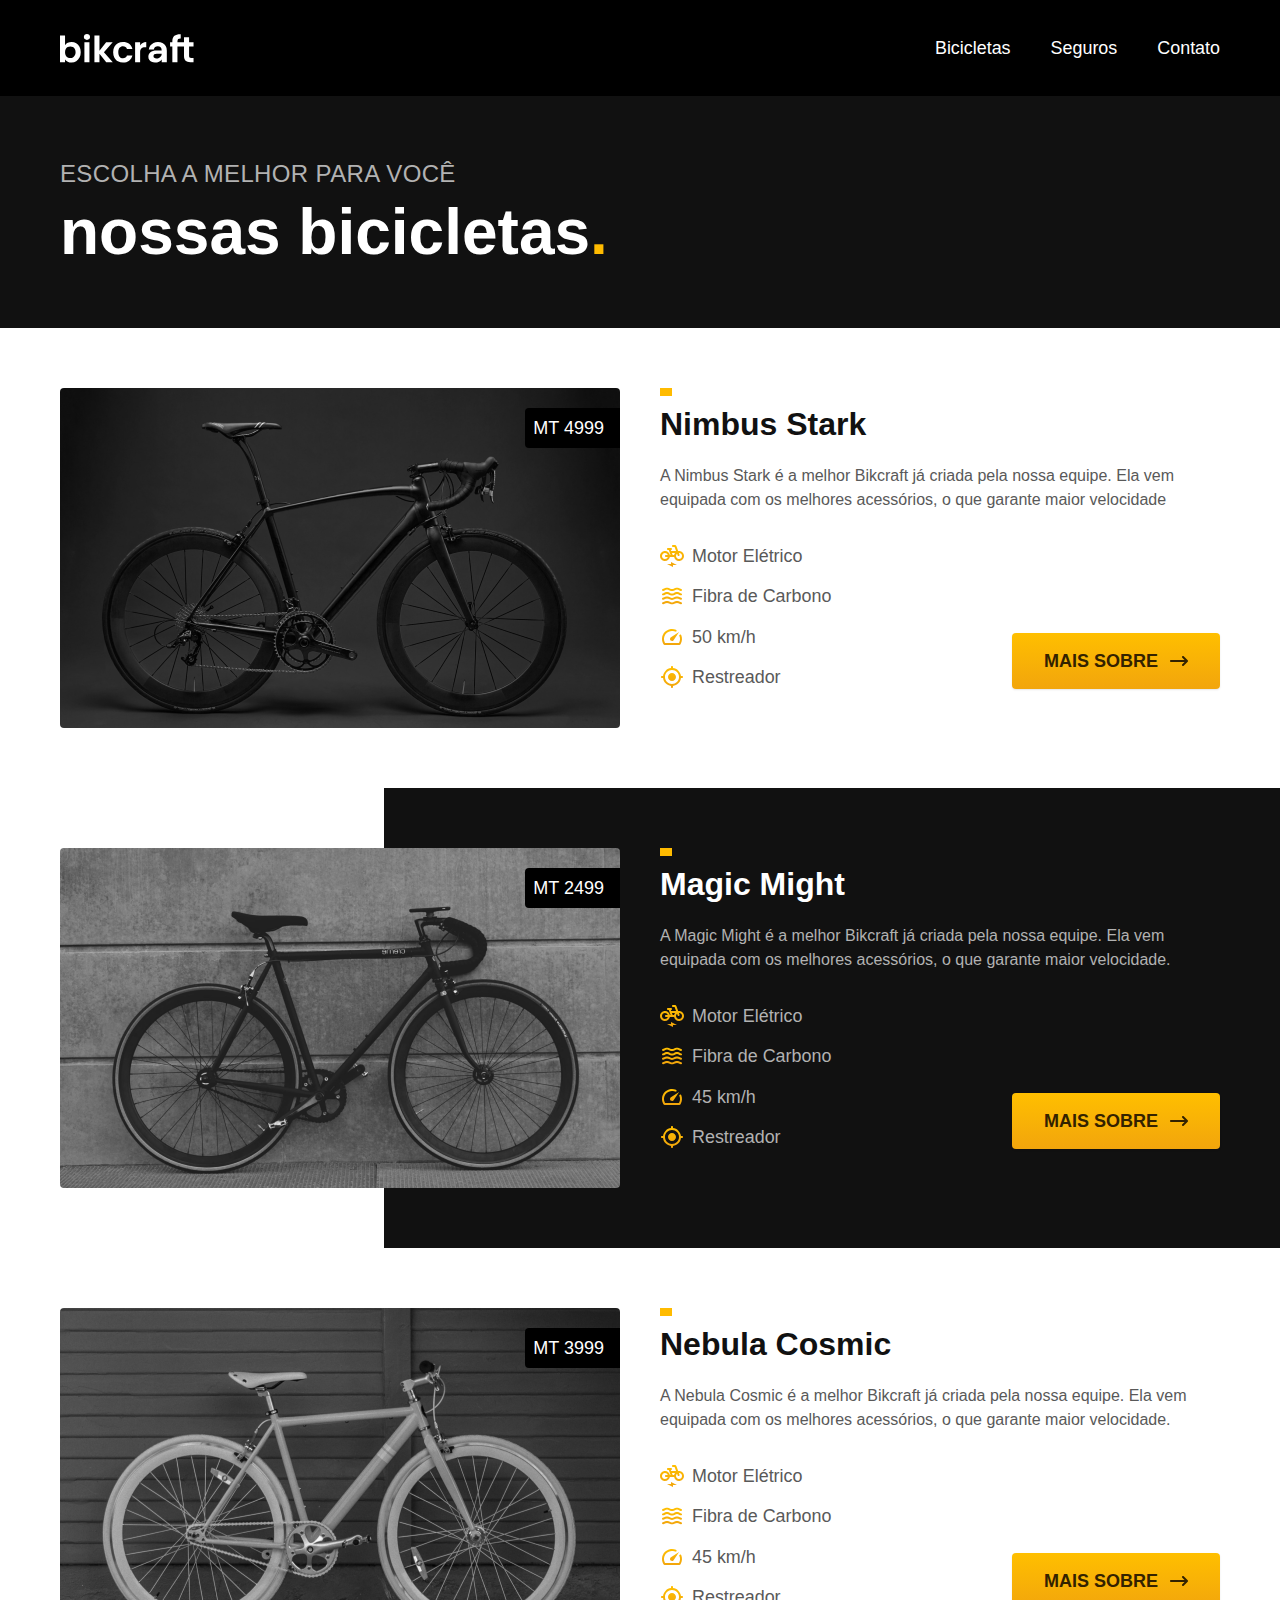
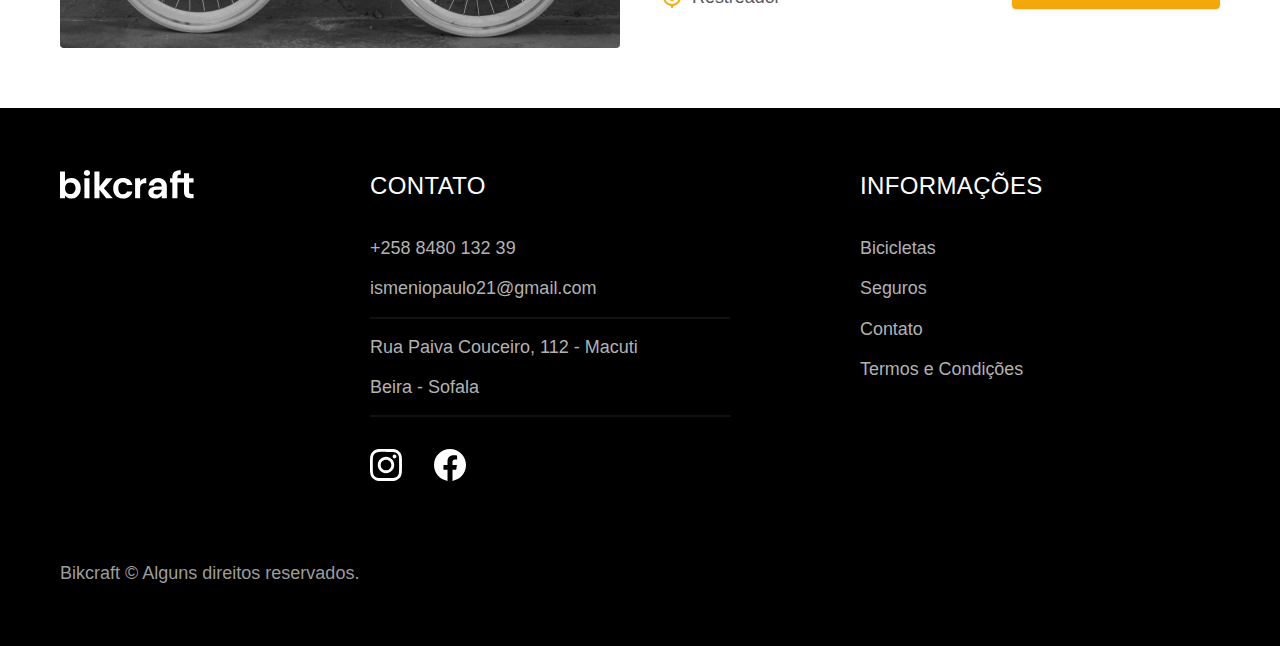
==== bicicletas.html @ 3f5da973 "Terminado a pagina de seguros" ====
<!DOCTYPE html>
<html lang="pt-br">

<head>
  <meta charset="UTF-8">
  <meta http-equiv="X-UA-Compatible" content="IE=edge">
  <meta name="viewport" content="width=device-width, initial-scale=1.0">
  <title>Bicicletas | Bikcraft |</title>
  <meta name="description" content="Termos e condições.">

  <link rel="stylesheet" href="./css/estilo.css">

  <!-- <link rel="preconnect" href="https://fonts.googleapis.com">
  <link rel="preconnect" href="https://fonts.gstatic.com" crossorigin>
  <link href="https://fonts.googleapis.com/css2?family=Poppins:wght@400;600&family=Roboto:wght@400;500&display=swap" rel="stylesheet"> -->
</head>

<body id="bicicletas">
  <header class="header-bg">
    <!--O bg significa background-->
    <div class="header container">
      <!-- Para segurar o conteudo -->
      <a href="./">
        <img src="./img/bikcraft.svg" alt="Bikcraft">
      </a>

      <nav aria-label="primaria">
        <ul class="header-menu font-1-m cor-0">
          <li><a href="./bicicletas.html">Bicicletas</a></li>
          <li><a href="./seguros.html">Seguros</a></li>
          <li><a href="./contato.html">Contato</a></li>
        </ul>
      </nav>
    </div>
  </header>

  <main>
    <div class="titulo-bg">
      <div class="titulo container">
        <p class="font-2-l-b cor-5">escolha a melhor para você</p>
        <h1 class="font-1-xxl cor-0">nossas bicicletas<span class="cor-p1">.</span></h1>
      </div>
    </div>

    <!-- 1a Bik -->

    <div class="bicicletas container">
      <div class="bicicletas-img">
        <img src="./img/bicicletas/Nimbus.jpg" alt="">
        <span class="font-2-m cor-0">MT 4999</span>
      </div>
      <div class="bicicletas-conteudo">
        <h2 class="font-1-xl">Nimbus Stark</h2>
        <p class="font-2-s cor-8">A Nimbus Stark é a melhor Bikcraft já criada pela nossa equipe. Ela vem equipada com os melhores acessórios, o que garante maior velocidade</p>

        <ul class="font-1-m cor-8">
          <li>
            <img src="./img/icones/eletrica.svg" alt="">
            Motor Elétrico
          </li>
          <li>
            <img src="./img/icones/carbono.svg" alt="">
            Fibra de Carbono
          </li>
          <li>
            <img src="./img/icones/velocidade.svg" alt="">
            50 km/h
          </li>
          <li>
            <img src="./img/icones/rastreador.svg" alt="">
            Restreador
          </li>
        </ul>
        <a class="botao seta" href="./bicicletas/nimbus.html">Mais Sobre</a>
      </div>
    </div>

    <!-- 2a Bik -->

    <div class="bicicletas-bg">
      <div class="bicicletas container">
        <div class="bicicletas-img">
          <img src="./img/bicicletas/Magic.jpg" alt="">
          <span class="font-2-m cor-0">MT 2499</span>
        </div>
        <div class="bicicletas-conteudo">
          <h2 class="font-1-xl cor-0">Magic Might</h2>
          <p class="font-2-s cor-5">A Magic Might é a melhor Bikcraft já criada pela nossa equipe. Ela vem equipada com os melhores acessórios, o que garante maior velocidade.</p>

          <ul class="font-1-m cor-5">
            <li>
              <img src="./img/icones/eletrica.svg" alt="">
              Motor Elétrico
            </li>
            <li>
              <img src="./img/icones/carbono.svg" alt="">
              Fibra de Carbono
            </li>
            <li>
              <img src="./img/icones/velocidade.svg" alt="">
              45 km/h
            </li>
            <li>
              <img src="./img/icones/rastreador.svg" alt="">
              Restreador
            </li>
          </ul>
          <a class="botao seta" href="./bicicletas/magic.html">Mais Sobre</a>
        </div>
      </div>
    </div>

    <!-- 3a Bik -->

    <div class="bicicletas container">
      <div class="bicicletas-img">
        <img src="./img/bicicletas/Nebula.jpg" alt="">
        <span class="font-2-m cor-0">MT 3999</span>
      </div>
      <div class="bicicletas-conteudo">
        <h2 class="font-1-xl">Nebula Cosmic</h2>
        <p class="font-2-s cor-8">A Nebula Cosmic é a melhor Bikcraft já criada pela nossa equipe. Ela vem equipada com os melhores acessórios, o que garante maior velocidade.</p>

        <ul class="font-1-m cor-8">
          <li>
            <img src="./img/icones/eletrica.svg" alt="">
            Motor Elétrico
          </li>
          <li>
            <img src="./img/icones/carbono.svg" alt="">
            Fibra de Carbono
          </li>
          <li>
            <img src="./img/icones/velocidade.svg" alt="">
            45 km/h
          </li>
          <li>
            <img src="./img/icones/rastreador.svg" alt="">
            Restreador
          </li>
        </ul>
        <a class="botao seta" href="./bicicletas/nebula.html">Mais Sobre</a>
      </div>
    </div>

  </main>

  <footer class="footer-bg">
    <div class="footer container">
      <img src="./img/bikcraft.svg" alt="Bikcraft">

      <div class="footer-contato">
        <h3 class="font-2-l-b cor-0">Contato</h3>
        <ul class="font-2-m cor-5">
          <li><a href="tel:+258848013239">+258 8480 132 39</a></li>
          <li><a href="mailto:ismeniopaulo21@gmail.com">ismeniopaulo21@gmail.com</a></li>
          <li>Rua Paiva Couceiro, 112 - Macuti</li>
          <li>Beira - Sofala</li>
        </ul>
        <div class="footer-redes">
          <a href="./">
            <img src="./img/redes/instagram.svg" alt="Instagram">
          </a>
          <a href="./">
            <img src="./img/redes/facebook.svg" alt="Facebook">
          </a>
        </div>
      </div>
      <div class="footer-info">
        <h3 class="font-2-l-b cor-0">Informações</h3>
        <nav>
          <ul class="font-1-m cor-5">
            <li><a href="./bicicletas.html">Bicicletas</a></li>
            <li><a href="./seguros.html">Seguros</a></li>
            <li><a href="./contato.html">Contato</a></li>
            <li><a href="./termos.html">Termos e Condições</a></li>
          </ul>
        </nav>
      </div>
      <p class="footer-copy font-2-m cor-6">Bikcraft © Alguns direitos reservados.</p>
    </div>
  </footer>

</body>

</html>
---- css/estilo.css ----
@import "./global/global.css";
@import "./utilidades/tipografia.css";
@import "./utilidades/cores.css";
@import "./global/header.css";

/*Componentes*/
@import "./utilidades/componentes.css";

/* HOME */
@import "./home/introducao.css";
@import "./home/tecnologia.css";
@import "./home/parceiros.css";
@import "./home/depoimento.css";


/* Bicicletas*/
@import "./bicicletas/bicicleta-lista.css";

/* seguros*/
@import "./seguros/seguros.css";
@import "./seguros/vantagens.css";
@import "./seguros/perguntas.css";

/* Footer */
@import "./global/footer.css";

/* Termos */
@import "./termos/termos.css";


/* Bicicletas */
@import "./bicicletas/bicicletas.css";
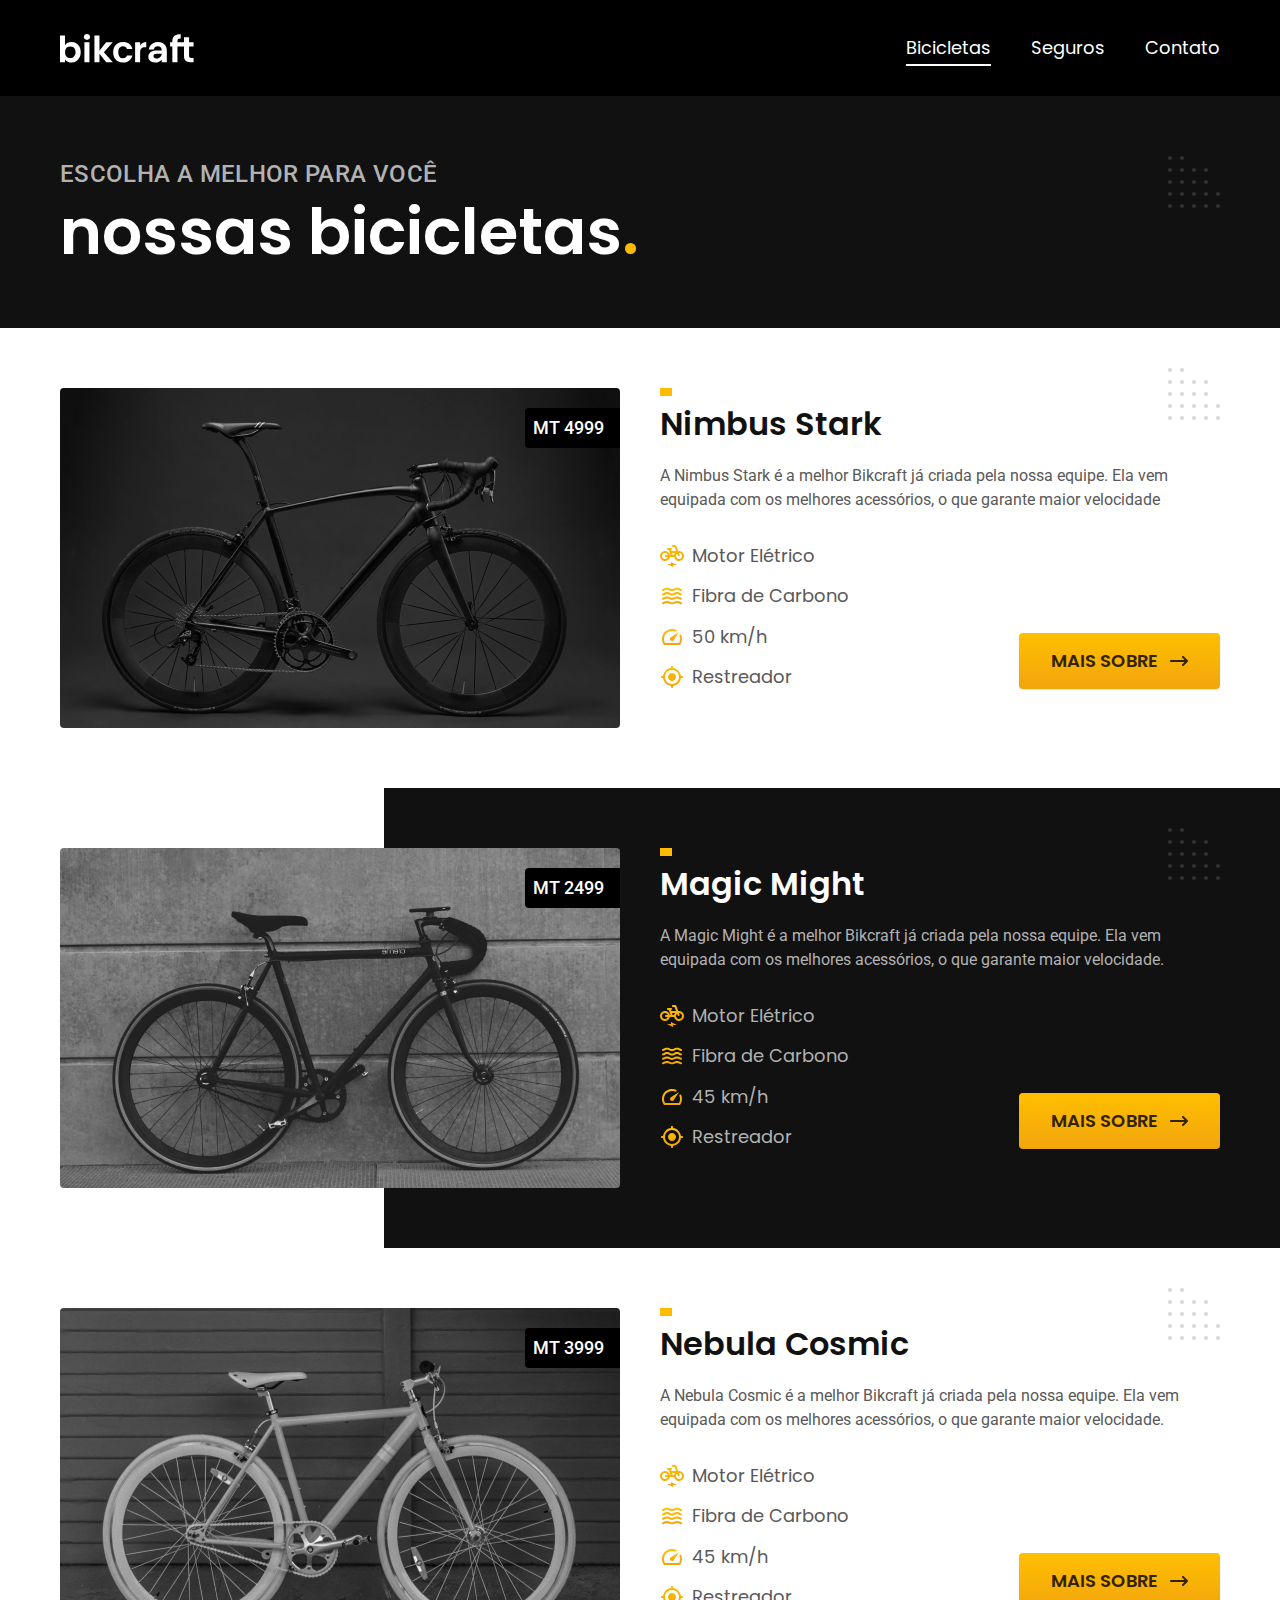
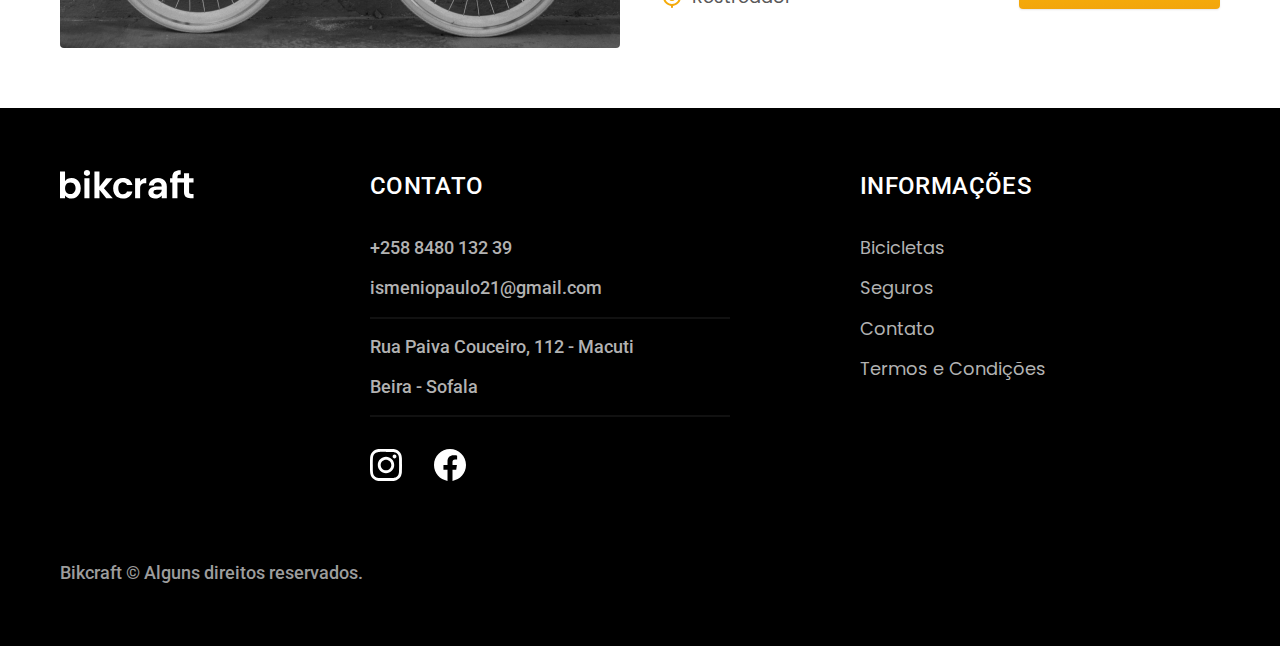
==== commit d05a0bae: "Site Bikcraft otimizado para producao" ====
--- a/bicicletas.html
+++ b/bicicletas.html
@@ -8,11 +8,16 @@
   <title>Bicicletas | Bikcraft |</title>
   <meta name="description" content="Termos e condições.">
 
-  <link rel="stylesheet" href="./css/estilo.css">
+  <link rel="icon" href="./favicon.svg" type="image/svg+xml">
+  <link rel="preload" href="./css/estilo.min.css" as="style"> <!-- Antes que ele caregue qualquer coisa deve carregar esse css  -->
+  <link rel="stylesheet" href="./css/estilo.min.css">
 
-  <!-- <link rel="preconnect" href="https://fonts.googleapis.com">
+  <link rel="preconnect" href="https://fonts.googleapis.com">
   <link rel="preconnect" href="https://fonts.gstatic.com" crossorigin>
-  <link href="https://fonts.googleapis.com/css2?family=Poppins:wght@400;600&family=Roboto:wght@400;500&display=swap" rel="stylesheet"> -->
+  <link href="https://fonts.googleapis.com/css2?family=Poppins:wght@400;600&family=Roboto:wght@400;500&display=swap" rel="stylesheet">
+  <script>
+    document.documentElement.classList.add('js')
+  </script>
 </head>
 
 <body id="bicicletas">
@@ -181,6 +186,7 @@
     </div>
   </footer>
 
+  <script src="./js/script.js"></script>
 </body>
 
 </html>--- a/css/estilo.min.css
+++ b/css/estilo.min.css
@@ -0,0 +1 @@
+body{font-family:Arial,Helvetica,sans-serif;margin:0;color:#111}blockquote,dd,h1,h2,h3,h4 ul,p{margin:0}ul{margin:0;padding:0;list-style:none}a{text-decoration:none;color:inherit}img{max-width:100%;display:block}img[src$=".jpg"]{border-radius:4px}.font-1-xs{font:400 0.75rem/1.35 Poppins,sans-serif}.font-2-xs{font:400 0.875rem/1.43 Roboto,sans-serif}.font-1-s{font:400 1rem/1.5 Poppins,sans-serif}.font-2-s{font:400 1rem/1.5 Roboto,sans-serif}.font-1-m,.font-1-m-b{font:400 1.12rem/1.35 Poppins,sans-serif}.font-1-m-b{font-weight:600}.font-2-m{font:500 1.125rem/1.35 Roboto,sans-serif}.font-1-l{font:400 1.15rem/1.5 Poppins,sans-serif}.font-2-l,.font-2-l-b{font:400 1.5rem/1.5 Roboto,sans-serif}.font-2-l-b{font-weight:500;letter-spacing:.015em;text-transform:uppercase}.font-1-xl{font:600 2rem/1.25 Poppins,sans-serif}.font-2-xl{font:600 2rem/1.25 Roboto,sans-serif}.font-1-xxl{font-size:4rem;line-height:1.125;font-family:Poppins,sans-serif;font-weight:600}@media (max-width:1200px){.font-1-xxl{font-size:3rem}.font-2-l,.font-2-l-b{font-size:1.125rem}}@media (max-width:800px){.font-1-xxl{font-size:2rem}.font-1-xl,.font-2-xl-{font-size:1.5rem}}:root{--cor-0:#ffffff;--cor-1:#f7f7f7;--cor-2:#EDEDED;--cor-3:#DEDEDE;--cor-4:#CCCCCC;--cor-5:#B2B2B2;--cor-6:#9C9C9C;--cor-7:#717171;--cor-8:#595959;--cor-9:#404040;--cor-10:#2e2e2e;--cor-11:#111111;--cor-12:#000000;--cor-p1:#FFBB00;--cor-p2:#E4A30B;--cor-p3:#A66F00;--cor-p4:#664400;--cor-p5:#332200}.cor-0{color:var(--cor-0)}.cor-1{color:var(--cor-1)}.cor-2{color:var(--cor-2)}.cor-3{color:var(--cor-3)}.cor-4{color:var(--cor-4)}.cor-5{color:var(--cor-5)}.cor-6{color:var(--cor-6)}.cor-7{color:var(--cor-7)}.cor-8{color:var(--cor-8)}.cor-9{color:var(--cor-9)}.cor-10{color:var(--cor-10)}.cor-11{color:var(--cor-11)}.cor-12{color:var(--cor-12)}.cor-p1{color:var(--cor-p1)}.cor-p2{color:var(--cor-p2)}.cor-p3{color:var(--cor-p3)}.cor-p4{color:var(--cor-p4)}.cor-p5{color:var(--cor-p5)}.js .fadeInDown{transform:translate3d(0,-20px,0)}.js .fadeInUp{transform:translate3d(0,20px,0)}.js .fadeInRight{transform:translate3d(20px,0,0)}.js .fadeInLeft{transform:translate3d(-20px,0,0)}.js [data-anime]{opacity:0}.js .anime{opacity:1;transform:none;transition:transform .8s,opacity .8s}.header-bg{background-color:var(--cor-12)}.header{display:flex;flex-wrap:wrap;gap:20px;justify-content:space-between;align-items:center;padding-top:20px;padding-bottom:20px}.header-menu{display:flex;flex-wrap:wrap;gap:40px}.header-menu a{display:inline-block;padding:16px 0;position:relative}.header-menu a::after{content:"";display:block;height:2px;width:0;background-color:var(--cor-0);margin-top:4px;transition:.3s;position:absolute}.header-menu a.ativo::after,.header-menu a:hover::after{width:100%}@media (max-width:800px){.header-menu{gap:20px}.header-menu a{background-color:var(--cor-11);padding:12px 16px;border-radius:4px}.header-menu a:hover{background:var(--cor-10)}.header a::after{display:none}}@media (max-width:500px){.header-menu{gap:12px}.header-menu a{padding:8px 12px;font-size:14px}}.container{box-sizing:border-box;max-width:1200px;padding-left:20px;padding-right:20px;margin-left:auto;margin-right:auto}.botao{display:inline-block;padding:16px 32px;background:linear-gradient(#ffbf00,#f2a50c);border-radius:4px;box-shadow:0 1px 2px rgba(0,0,0,.1);text-transform:uppercase;color:var(--cor-p5);font:600 1.125rem/1.35 Poppins,sans-serif;max-width:max-content;border:none;cursor:pointer}.botao.secundario{background:var(--cor-10);color:var(--cor-2)}.botao.secundario:hover{background:var(--cor-9)}.botao.seta{display:flex;align-items:center}.botao.seta::after{content:"";display:inline-block;width:18px;height:10px;margin-left:12px;background:url("../img/icones/seta.svg");transition:transform .2s}.botao.seta:hover::after{transform:translateX(4px)}.botao:hover{background:linear-gradient(#ffb60d,#e59317)}@media (max-width:700px){.botao{padding:12px 16px;font-size:1rem}}.link{display:inline-block;color:var(--cor-p1);font:500 1.5rem/1.5 Poppins,sans-serif;text-transform:uppercase}.link::after{content:"";display:block;width:100%;height:4px;background-color:currentColor}.link:hover{color:var(--cor-0)}.titulo-bg{background-color:var(--cor-11);padding-top:60px;padding-bottom:60px}.titulo{background:url("../img/dec/top-right.svg") no-repeat top right 20px}.titulo p{margin-bottom:4px}@media (max-width:800px){.titulo-bg{padding-top:40px;padding-bottom:40px}.titulo p{font-size:1rem;text-transform:lowercase;font-weight:400}}.form{display:grid;grid-template-columns:1fr 1fr;gap:20px}.form label{display:block;font:600px 1rem/1.5 Poppins,sans-serif;margin-bottom:4px}.form .col-2{grid-column:span 2}.form input[type=email],.form input[type=text],.form textarea{font:400 1rem/1.5 Roboto,sans-serif;background:var(--cor-1);border:1px solid var(--cor-2);padding:12px;border-radius:4px;width:100%;box-sizing:border-box}.form input[type=email]:focus,.form input[type=text]:focus,.form textarea:focus{outline:0;border-color:var(--cor-p1);background:var(--cor-0);box-shadow:0 0 0 2px #fea}@media (max-width:600px){.form{grid-template-columns:1fr}.form .col-2{grid-column:1}}.introducao-bg{background:var(--cor-12) url("../img/dec/bottom-left.svg") no-repeat bottom 160px left 20px;box-shadow:inset 0 -120px var(--cor-0)}.introducao{display:grid;grid-template-columns:1fr 1fr;gap:0 40px}.introducao-conteudo{align-self:end;padding-bottom:200px}.introducao img{width:100%;height:100%;object-fit:cover;border-radius:4px}.introducao h1{margin-bottom:32px}.introducao p{margin-bottom:20px}@media (max-width:800px){.introducao-bg{padding-top:40px;background:var(--cor-11);box-shadow:inset 0 -60px var(--cor-0)}.introducao{grid-template-columns:1fr;gap:32px}.introducao-conteudo{padding-bottom:0}.introducao h1{margin-bottom:16px}.introducao img{height:300px;width:100%}}.tecnologia-bg{background-color:var(--cor-11);box-shadow:inset 0 80px var(--cor-0),inset 0 -80px var(--cor-0)}.tecnologia{display:grid;grid-template-columns:1fr 1fr;gap:40px}.tecnologia-imagem img{width:100%;height:100%;object-fit:cover;object-position:left}.tecnologia-conteudo{padding-top:160px;padding-bottom:160px}.tecnologia-conteudo>span{display:block;margin-bottom:20px}.tecnologia-conteudo h2{margin-bottom:32px}.tecnologia-conteudo>p{margin-bottom:20px}.tecnologia a{margin-bottom:80px}.tecnologia-vantagens{display:flex;gap:40px}.tecnologia-vantagens h3{margin-bottom:8px;width:max-content}.tecnologia-vantagens img{width:24px;margin-bottom:8px}@media (max-width:800px){.tecnologia-bg{box-shadow:initial}.tecnologia{grid-template-columns:1fr}.tecnologia-conteudo{padding-top:60px;padding-bottom:60px}.tecnologia-imagem{display:none}.tecnologia a{margin-bottom:60px}}@media (max-width:600px){.tecnologia-vantagens{flex-direction:column}}.parceiros{padding-top:60px;padding-bottom:120px}.parceiros h2{margin-bottom:60px}.parceiros ul{padding:0 20px;max-width:1400px;display:grid;grid-template-columns:repeat(4,1fr);margin:0 auto}.parceiros li{display:flex;padding:32px;border-left:2px solid var(--cor-2)}.parceiros li:first-child,.parceiros li:nth-child(5){border-left:none}.parceiros li:nth-child(n+5){border-top:2px solid var(--cor-2)}.parceiros img{margin:auto}@media (max-width:800px){.parceiros{padding-bottom:60px}.parceiros li{padding:20px}.parceiros h2{margin-bottom:20px}.parceiros ul{grid-template-columns:repeat(2,1fr)}.parceiros li:nth-child(n+3){border-top:2px solid var(--cor-2)}.parceiros li:nth-child(odd){border-left:none}}.depoimento{display:grid;grid-template-columns:1fr 1fr;background-color:var(--cor-p1);overflow:hidden}.depoimento img{width:100%;height:100%;object-fit:cover;border-radius:0}.depoimento-conteudo{padding:40px 40px 80px 80px;align-self:end;background:url("../img/dec/bottom-right.svg") no-repeat bottom 40px right 40px}.depoimento-conteudo p{max-width:32ch;font-family:Merriweather,serif;font-style:italic;font-weight:900;margin-bottom:32px;position:relative}.depoimento p::after,.depoimento p::before{font-size:5rem;color:var(--cor-p2);position:absolute}.depoimento p::before{content:'“';left:-50px;top:-20px}.depoimento p::after{content:'”'}@media (min-width:1200px){.depoimento img{max-height:520px}}@media (max-width:800px){.depoimento{grid-template-columns:1fr;text-align:center}.depoimento img{max-height:300px}.depoimento-conteudo{padding:40px 20px;justify-self:center}}.bicicletas-lista{padding-top:60px;padding-bottom:120px}.bicicletas-lista h2{margin-bottom:40px}.bicicletas-lista ul{display:flex;gap:40px;padding:0 20px 20px 20px;max-width:1400px;margin-left:auto;margin-right:auto;overflow-x:auto}#bicicleta .bicicletas-lista ul{padding:0 0 20px 0}.bicicletas-lista li{flex:1;min-width:280px}.bicicletas-lista a{display:block}.bicicletas-lista img{margin-bottom:16px}.bicicletas-lista h3{margin-bottom:8px;display:flex;align-items:center}.bicicletas-lista h3::before{content:"";display:inline-block;height:8px;width:12px;margin-right:8px;background-color:var(--cor-p1);transition:width .2s}.bicicletas-lista a:hover h3::before{width:24px}.bicicletas-lista li span{padding-left:20px}@media (max-width:800px){.bicicletas-lista{padding-bottom:60px}.bicicletas-lista ul{gap:20px}}.seguros-bg{background:var(--cor-11)}.seguros{padding-top:60px;padding-bottom:60px;display:grid;grid-template-columns:1fr 1fr;gap:40px;align-items:center}#seguros .seguros{padding-top:0}.seguros h2{grid-column:1/-1}.seguros-item{background-color:var(--cor-12);padding:32px 32px 32px 60px;display:grid;grid-template-columns:1fr auto;border-radius:4px}.seguros-item h3{margin-bottom:40px}.seguros-item span{grid-column:2;display:block;text-align:right}.seguros-item ul{grid-column:1/-1;margin-bottom:32px}.seguros-item li+li{margin-top:20px}.seguros-item li::before{content:"";display:inline-block;width:13px;height:9px;background-image:url("../img/icones/lista.svg");position:absolute;left:-21px}.seguros-item li{display:flex;align-items:center;position:relative}.seguros-item a{grid-column:1/-1}@media (max-width:800px){.seguros{grid-template-columns:1fr}}.vantagens-bg{background:var(--cor-12)}.vantagens{padding-top:120px;padding-bottom:120px}.vantagens h2{margin-bottom:60px}.vantagens ul{display:grid;grid-template-columns:repeat(auto-fit,minmax(280px,max-content));gap:40px 80px}.vantagens h3,.vantagens img{margin-bottom:8px}@media (max-width:800px){.vantagens-bg{padding-top:60px;padding-bottom:60px}.vantagens h2{margin-bottom:40px}.vantagens ul{gap:20px}}.perguntas{padding-top:120px;padding-bottom:120px}.perguntas h2{margin-bottom:60px}.perguntas dl>div{padding:20px;border-radius:4px}.perguntas dl>div:nth-child(odd){background-color:var(--cor-1)}.perguntas button{display:grid;grid-template-columns:auto 1fr auto;align-items:center;gap:8px;cursor:pointer;border:none;background:0 0;width:100%;text-align:left}.perguntas button::before{content:"";display:inline-block;width:12px;height:8px;background-color:var(--cor-p1)}.perguntas button::after{content:"";display:inline-block;width:14px;height:6px;background:url("../img/icones/seta-abrir.svg");transition:.3s}.perguntas button:hover::after,.perguntas button[aria-expanded=true]::after{transform:rotate(180deg)}.js .perguntas dd{display:none}.js .perguntas dd.ativa{display:block}.perguntas dd{padding-left:20px;padding-top:16px;max-width:80ch}@media (max-width:800px){.perguntas{padding-top:60px;padding-bottom:60px}.perguntas h3{margin-bottom:40px}}.footer-bg{background-color:var(--cor-12)}.footer{display:grid;grid-template-columns:3fr 5fr 4fr;gap:40px;padding-top:60px;padding-bottom:60px}.footer h3{margin-bottom:32px}.footer-contato ul{margin-bottom:32px}.footer-contato li:nth-child(2n):after{content:"";display:block;max-width:360px;height:2px;background:var(--cor-11);margin-top:16px}.footer li{margin-bottom:16px}.footer-redes{display:flex;gap:32px}.footer a:hover{color:var(--cor-0)}.footer-copy{grid-column:1/-1;margin-top:40px}@media (max-width:800px){.footer>img{display:none}.footer{grid-template-columns:1fr 1fr}}@media (max-width:600px){.footer>img{display:none}.footer{grid-template-columns:1fr;gap:60px}.footer-copy{margin-top:0}}.termos{padding-top:80px;padding-bottom:80px}.termos h2{font-weight:600;margin-bottom:20px}.termos p+h2{margin-top:40px}.termos p{max-width:75ch;margin-bottom:24px}.bicicletas-bg{background-image:linear-gradient(to right,var(--cor-0) 30%,var(--cor-11) 30%)}.bicicletas{display:grid;grid-template-columns:1fr 1fr;gap:40px;padding-top:60px;padding-bottom:60px;background:url("../img/dec/top-right.svg") no-repeat top 40px right 20px}.bicicletas-img{display:grid}.bicicletas-img img{grid-area:1/1}.bicicletas-img span{grid-area:1/1;place-self:start end;margin-top:20px;background:var(--cor-12);display:inline-block;padding:8px 16px 8px 8px;border-radius:4px 0 0 4px}.bicicletas-conteudo{display:grid;grid-template-columns:1fr auto;align-content:start}.bicicletas-conteudo h2,.bicicletas-conteudo p{grid-column:1/-1}.bicicletas-conteudo h2{margin-bottom:20px}.bicicletas-conteudo h2::before{content:"";display:block;width:12px;height:8px;background-color:var(--cor-p1);margin-bottom:8px}.bicicletas-conteudo p{margin-bottom:32px}.bicicletas a{place-self:end}.bicicletas li{display:flex;align-items:center}.bicicletas ul{display:grid;gap:16px}.bicicletas-conteudo img{width:24px;margin-right:8px}@media (max-width:850px){.bicicletas{grid-template-columns:1fr;gap:20px;padding-top:40px;padding-bottom:40px}.bicicletas-bg{background:var(--cor-11)}}@media (max-width:500px){.bicicletas-conteudo{grid-template-columns:1fr}.bicicletas ul{font-size:1rem;grid-template-columns:1fr 1fr;margin-bottom:32px}.bicicletas a{place-self:start}}.bicicleta{display:grid;grid-template-columns:1fr 1fr;align-items:start;gap:40px;padding-top:60px;padding-bottom:60px}#bicicleta .titulo p{text-transform:uppercase}.bicicleta-imagens{display:flex;flex-wrap:wrap;gap:20px}.bicicleta-imagens img{flex:1;min-width:200px}.bicicleta-imagens img:first-child{min-width:100%}.bicicleta-conteudo>p{margin-bottom:32px}.bicicleta-comprar{display:grid;grid-template-columns:max-content auto;align-items:center;justify-items:start;gap:8px 12px;margin-bottom:40px}.bicicleta-comprar a{grid-row:span 2}.bicicleta-comprar span{display:flex;align-items:center;gap:8px;background-color:var(--cor-12);padding:4px 8px;border-radius:4px}.bicicleta-conteudo h2{text-transform:uppercase;letter-spacing:.015em;margin-bottom:12px}.bicicleta-ficha,.bicicleta-informacoes{padding:32px;background-color:var(--cor-12);border-radius:4px}.bicicleta-informacoes{margin-bottom:40px;display:grid;grid-template-columns:1fr 1fr;gap:32px}.bicicleta-informacoes img{width:24px;margin-bottom:8px}.bicicleta-informacoes h3{margin-bottom:0}.bicicleta-ficha li{padding:4px 0;display:flex;justify-content:space-between;border-bottom:1px solid var(--cor-11)}.bicicleta-ficha li:last-child{border-bottom:none}.bicicleta-ficha span{color:var(--cor-6)}@media (max-width:800px){.bicicleta{grid-template-columns:1fr;padding-top:40px;padding-bottom:40px}.bicicleta-imagens{grid-row:2}}@media (max-width:400px){.bicicleta-informacoes{grid-template-columns:1fr}.bicicleta-comprar{grid-template-columns:1fr}}.seguro-bg{background-color:var(--cor-11);box-shadow:inset 0 120px var(--cor-0),inset 0 -120px var(--cor-12)}.seguro{display:grid;grid-template-columns:1fr 1fr;gap:40px}.seguro-imagem img{width:100%;height:100%;object-fit:cover}.seguro-conteudo{padding-top:180px;padding-bottom:180px}.seguro h2{margin-bottom:32px}.seguro p{margin-bottom:20px}@media (max-width:800px){.seguro-bg{box-shadow:inset 0 -60px var(--cor-12)}.seguro{grid-template-columns:1fr}.seguro-imagem{height:200px}.seguro-conteudo{grid-row:1;padding-top:40px;padding-bottom:0}}#contato{background:linear-gradient(var(--cor-11) 600px,var(--cor-1) 0)}.contato{display:grid;grid-template-columns:5fr 7fr}.contato-dados,.contato-formulario{padding:60px;box-shadow:0 1px 2px rgba(0,0,0,.1)}.contato-dados{border-radius:5px 0 0 5px;background:var(--cor-12) url("../img/dec/bottom-left.svg") no-repeat bottom 20px left 20px}.contato-formulario{border-radius:0 5px 5px 0;background:var(--cor-0) url("../img/dec/bottom-right.svg") no-repeat bottom 20px right 20px}.contato-dados h2{margin-bottom:60px}.contato-endereco{margin-bottom:32px;padding-left:28px;background:url("../img/icones/local.svg") no-repeat 0 2px}.contato-endereco p{margin-bottom:8px}.contato-meios a{display:block;max-width:max-content;margin-bottom:8px;padding-left:28px}.contato-meios a:hover{color:var(--cor-0)}.contato-meios a:first-child{background:url("../img/icones/email.svg") no-repeat 0 2px;margin-bottom:32px}.contato-meios a:nth-child(2){background:url("../img/icones/telefone.svg") no-repeat 0 2px;margin-bottom:60px}.contato-redes{display:flex;gap:32px;padding-left:28px}@media (max-width:800px){#contato{background:linear-gradient(var(--cor-11) 400px,var(--cor-1) 0)}.contato{grid-template-columns:1fr}.contato-dados,.contato-formulario{padding:20px}.contato-dados{border-radius:5px 5px 0 0;background:var(--cor-12)}.contato-formulario{border-radius:0 0 5px 5px}.contato-dados h2,.contato-meios a:nth-child(2){margin-bottom:32px}.contato-redes{margin-bottom:12px}}.lojas{display:grid;grid-template-columns:1fr 1fr;gap:0 40px;padding-top:120px;padding-bottom:120px}.lojas h2{grid-column:1/-1;margin-bottom:60px}.lojas img{border-radius:4px 4px 0 0}.lojas-item{border-radius:4px;background:var(--cor-0);box-shadow:0 1px 2px rgba(0,0,0,.1)}.lojas-conteudo{display:grid;grid-template-columns:1fr 1fr;gap:32px 16px;padding:32px}.lojas-conteudo h3,.lojas-tempo{grid-column:1/-1}.lojas-dados{display:grid;gap:8px;border-left:2px solid var(--cor-2);padding-left:12px}.lojas-tempo{display:flex;align-items:center;gap:8px}@media (max-width:800px){.lojas{gap:20px;padding-top:60px;padding-bottom:60px}.lojas h2{margin-bottom:32px}.lojas-conteudo{grid-template-columns:1fr}}@media (max-width:600px){.lojas{grid-template-columns:1fr;gap:30px}}#orcamento{background:linear-gradient(var(--cor-11) 600px,var(--cor-1) 0)}.orcamento{display:grid;grid-template-columns:5fr 7fr;padding-bottom:120px}.orcamento h2{text-transform:uppercase;position:relative;display:flex;align-items:center}.orcamento h2::before{content:"";display:inline-block;width:4px;height:8px;background-color:var(--cor-p1);position:absolute;left:-12px}.orcamento-dados,.orcamento-produto{padding:60px;box-shadow:0 1px 2px rgba(0,0,0,.1)}.orcamento-produto{border-radius:5px 0 0 5px;background:var(--cor-12) url("../img/dec/bottom-left.svg") no-repeat bottom 20px left 20px;display:grid;gap:20px;grid-template-columns:1fr 1fr;align-content:start}.orcamento-produto>*{grid-column:1/-1}.orcamento-produto>label{grid-column:initial}.orcamento-produto label{font:400 1rem/1.5 Poppins,sans-serif;color:var(--cor-4);background-color:var(--cor-10);padding:12px 16px;border-radius:4px;cursor:pointer;display:grid;grid-template-columns:auto 1fr auto;align-items:center;border:1px solid var(--cor-10)}.orcamento-produto input:checked+label{background:var(--cor-0);color:var(--cor-11)}.orcamento-produto label::before{content:" ";display:inline-block;box-sizing:border-box;width:12px;height:12px;border:1px solid var(--cor-6);border-radius:50%;margin-right:8px}.orcamento-produto input:checked+label::before{border-color:var(--cor-7);box-shadow:inset 0 0 0 3px var(--cor-0),inset 0 0 0 6px var(--cor-7)}.orcamento-produto label:hover{background-color:var(--cor-9);border-color:var(--cor-9)}.orcamento-produto input:focus+label{box-shadow:0 0 0 2px var(--cor-p1)}.orcamento-produto label span{display:none}.orcamento-produto input:checked+label span{display:inline-block}.orcamento-produto input{opacity:0;position:absolute;pointer-events:none}.orcamento-dados{border-radius:0 5px 5px 0;background:var(--cor-0) url("../img/dec/bottom-right.svg") no-repeat bottom 20px right 20px}.orcamento-conteudo{display:none}.orcamento-conteudo h2,.orcamento-dados h2:nth-of-type(n+2){margin-top:20px}#bikcraft:checked~#orcamento-bikcraft,#seguro:checked~#orcamento-seguro{display:grid;gap:20px}.orcamento-detalhes{display:none;background:var(--cor-0);padding:20px;grid-template-columns:1fr 1fr;border-radius:4px;align-items:center}.orcamento-detalhes li{display:flex;align-items:center;margin-bottom:8px}.orcamento-detalhes li img{width:16px;margin-right:8px}.orcamento-produto input:checked+label+.orcamento-detalhes{display:grid}@media (max-width:1200px){.orcamento-dados,.orcamento-produto{padding:32px}}@media (max-width:800px){.orcamento{grid-template-columns:1fr}.orcamento-produto{border-radius:5px 5px 0 0;background:var(--cor-12)}.orcamento-dados{border-radius:0 0 5px 5px}}@media (max-width:400px){.orcamento-produto{grid-template-columns:1fr}}--- a/css/estilo.min.css
+++ b/css/estilo.min.css
@@ -0,0 +1 @@
+body{font-family:Arial,Helvetica,sans-serif;margin:0;color:#111}blockquote,dd,h1,h2,h3,h4 ul,p{margin:0}ul{margin:0;padding:0;list-style:none}a{text-decoration:none;color:inherit}img{max-width:100%;display:block}img[src$=".jpg"]{border-radius:4px}.font-1-xs{font:400 0.75rem/1.35 Poppins,sans-serif}.font-2-xs{font:400 0.875rem/1.43 Roboto,sans-serif}.font-1-s{font:400 1rem/1.5 Poppins,sans-serif}.font-2-s{font:400 1rem/1.5 Roboto,sans-serif}.font-1-m,.font-1-m-b{font:400 1.12rem/1.35 Poppins,sans-serif}.font-1-m-b{font-weight:600}.font-2-m{font:500 1.125rem/1.35 Roboto,sans-serif}.font-1-l{font:400 1.15rem/1.5 Poppins,sans-serif}.font-2-l,.font-2-l-b{font:400 1.5rem/1.5 Roboto,sans-serif}.font-2-l-b{font-weight:500;letter-spacing:.015em;text-transform:uppercase}.font-1-xl{font:600 2rem/1.25 Poppins,sans-serif}.font-2-xl{font:600 2rem/1.25 Roboto,sans-serif}.font-1-xxl{font-size:4rem;line-height:1.125;font-family:Poppins,sans-serif;font-weight:600}@media (max-width:1200px){.font-1-xxl{font-size:3rem}.font-2-l,.font-2-l-b{font-size:1.125rem}}@media (max-width:800px){.font-1-xxl{font-size:2rem}.font-1-xl,.font-2-xl-{font-size:1.5rem}}:root{--cor-0:#ffffff;--cor-1:#f7f7f7;--cor-2:#EDEDED;--cor-3:#DEDEDE;--cor-4:#CCCCCC;--cor-5:#B2B2B2;--cor-6:#9C9C9C;--cor-7:#717171;--cor-8:#595959;--cor-9:#404040;--cor-10:#2e2e2e;--cor-11:#111111;--cor-12:#000000;--cor-p1:#FFBB00;--cor-p2:#E4A30B;--cor-p3:#A66F00;--cor-p4:#664400;--cor-p5:#332200}.cor-0{color:var(--cor-0)}.cor-1{color:var(--cor-1)}.cor-2{color:var(--cor-2)}.cor-3{color:var(--cor-3)}.cor-4{color:var(--cor-4)}.cor-5{color:var(--cor-5)}.cor-6{color:var(--cor-6)}.cor-7{color:var(--cor-7)}.cor-8{color:var(--cor-8)}.cor-9{color:var(--cor-9)}.cor-10{color:var(--cor-10)}.cor-11{color:var(--cor-11)}.cor-12{color:var(--cor-12)}.cor-p1{color:var(--cor-p1)}.cor-p2{color:var(--cor-p2)}.cor-p3{color:var(--cor-p3)}.cor-p4{color:var(--cor-p4)}.cor-p5{color:var(--cor-p5)}.js .fadeInDown{transform:translate3d(0,-20px,0)}.js .fadeInUp{transform:translate3d(0,20px,0)}.js .fadeInRight{transform:translate3d(20px,0,0)}.js .fadeInLeft{transform:translate3d(-20px,0,0)}.js [data-anime]{opacity:0}.js .anime{opacity:1;transform:none;transition:transform .8s,opacity .8s}.header-bg{background-color:var(--cor-12)}.header{display:flex;flex-wrap:wrap;gap:20px;justify-content:space-between;align-items:center;padding-top:20px;padding-bottom:20px}.header-menu{display:flex;flex-wrap:wrap;gap:40px}.header-menu a{display:inline-block;padding:16px 0;position:relative}.header-menu a::after{content:"";display:block;height:2px;width:0;background-color:var(--cor-0);margin-top:4px;transition:.3s;position:absolute}.header-menu a.ativo::after,.header-menu a:hover::after{width:100%}@media (max-width:800px){.header-menu{gap:20px}.header-menu a{background-color:var(--cor-11);padding:12px 16px;border-radius:4px}.header-menu a:hover{background:var(--cor-10)}.header a::after{display:none}}@media (max-width:500px){.header-menu{gap:12px}.header-menu a{padding:8px 12px;font-size:14px}}.container{box-sizing:border-box;max-width:1200px;padding-left:20px;padding-right:20px;margin-left:auto;margin-right:auto}.botao{display:inline-block;padding:16px 32px;background:linear-gradient(#ffbf00,#f2a50c);border-radius:4px;box-shadow:0 1px 2px rgba(0,0,0,.1);text-transform:uppercase;color:var(--cor-p5);font:600 1.125rem/1.35 Poppins,sans-serif;max-width:max-content;border:none;cursor:pointer}.botao.secundario{background:var(--cor-10);color:var(--cor-2)}.botao.secundario:hover{background:var(--cor-9)}.botao.seta{display:flex;align-items:center}.botao.seta::after{content:"";display:inline-block;width:18px;height:10px;margin-left:12px;background:url("../img/icones/seta.svg");transition:transform .2s}.botao.seta:hover::after{transform:translateX(4px)}.botao:hover{background:linear-gradient(#ffb60d,#e59317)}@media (max-width:700px){.botao{padding:12px 16px;font-size:1rem}}.link{display:inline-block;color:var(--cor-p1);font:500 1.5rem/1.5 Poppins,sans-serif;text-transform:uppercase}.link::after{content:"";display:block;width:100%;height:4px;background-color:currentColor}.link:hover{color:var(--cor-0)}.titulo-bg{background-color:var(--cor-11);padding-top:60px;padding-bottom:60px}.titulo{background:url("../img/dec/top-right.svg") no-repeat top right 20px}.titulo p{margin-bottom:4px}@media (max-width:800px){.titulo-bg{padding-top:40px;padding-bottom:40px}.titulo p{font-size:1rem;text-transform:lowercase;font-weight:400}}.form{display:grid;grid-template-columns:1fr 1fr;gap:20px}.form label{display:block;font:600px 1rem/1.5 Poppins,sans-serif;margin-bottom:4px}.form .col-2{grid-column:span 2}.form input[type=email],.form input[type=text],.form textarea{font:400 1rem/1.5 Roboto,sans-serif;background:var(--cor-1);border:1px solid var(--cor-2);padding:12px;border-radius:4px;width:100%;box-sizing:border-box}.form input[type=email]:focus,.form input[type=text]:focus,.form textarea:focus{outline:0;border-color:var(--cor-p1);background:var(--cor-0);box-shadow:0 0 0 2px #fea}@media (max-width:600px){.form{grid-template-columns:1fr}.form .col-2{grid-column:1}}.introducao-bg{background:var(--cor-12) url("../img/dec/bottom-left.svg") no-repeat bottom 160px left 20px;box-shadow:inset 0 -120px var(--cor-0)}.introducao{display:grid;grid-template-columns:1fr 1fr;gap:0 40px}.introducao-conteudo{align-self:end;padding-bottom:200px}.introducao img{width:100%;height:100%;object-fit:cover;border-radius:4px}.introducao h1{margin-bottom:32px}.introducao p{margin-bottom:20px}@media (max-width:800px){.introducao-bg{padding-top:40px;background:var(--cor-11);box-shadow:inset 0 -60px var(--cor-0)}.introducao{grid-template-columns:1fr;gap:32px}.introducao-conteudo{padding-bottom:0}.introducao h1{margin-bottom:16px}.introducao img{height:300px;width:100%}}.tecnologia-bg{background-color:var(--cor-11);box-shadow:inset 0 80px var(--cor-0),inset 0 -80px var(--cor-0)}.tecnologia{display:grid;grid-template-columns:1fr 1fr;gap:40px}.tecnologia-imagem img{width:100%;height:100%;object-fit:cover;object-position:left}.tecnologia-conteudo{padding-top:160px;padding-bottom:160px}.tecnologia-conteudo>span{display:block;margin-bottom:20px}.tecnologia-conteudo h2{margin-bottom:32px}.tecnologia-conteudo>p{margin-bottom:20px}.tecnologia a{margin-bottom:80px}.tecnologia-vantagens{display:flex;gap:40px}.tecnologia-vantagens h3{margin-bottom:8px;width:max-content}.tecnologia-vantagens img{width:24px;margin-bottom:8px}@media (max-width:800px){.tecnologia-bg{box-shadow:initial}.tecnologia{grid-template-columns:1fr}.tecnologia-conteudo{padding-top:60px;padding-bottom:60px}.tecnologia-imagem{display:none}.tecnologia a{margin-bottom:60px}}@media (max-width:600px){.tecnologia-vantagens{flex-direction:column}}.parceiros{padding-top:60px;padding-bottom:120px}.parceiros h2{margin-bottom:60px}.parceiros ul{padding:0 20px;max-width:1400px;display:grid;grid-template-columns:repeat(4,1fr);margin:0 auto}.parceiros li{display:flex;padding:32px;border-left:2px solid var(--cor-2)}.parceiros li:first-child,.parceiros li:nth-child(5){border-left:none}.parceiros li:nth-child(n+5){border-top:2px solid var(--cor-2)}.parceiros img{margin:auto}@media (max-width:800px){.parceiros{padding-bottom:60px}.parceiros li{padding:20px}.parceiros h2{margin-bottom:20px}.parceiros ul{grid-template-columns:repeat(2,1fr)}.parceiros li:nth-child(n+3){border-top:2px solid var(--cor-2)}.parceiros li:nth-child(odd){border-left:none}}.depoimento{display:grid;grid-template-columns:1fr 1fr;background-color:var(--cor-p1);overflow:hidden}.depoimento img{width:100%;height:100%;object-fit:cover;border-radius:0}.depoimento-conteudo{padding:40px 40px 80px 80px;align-self:end;background:url("../img/dec/bottom-right.svg") no-repeat bottom 40px right 40px}.depoimento-conteudo p{max-width:32ch;font-family:Merriweather,serif;font-style:italic;font-weight:900;margin-bottom:32px;position:relative}.depoimento p::after,.depoimento p::before{font-size:5rem;color:var(--cor-p2);position:absolute}.depoimento p::before{content:'“';left:-50px;top:-20px}.depoimento p::after{content:'”'}@media (min-width:1200px){.depoimento img{max-height:520px}}@media (max-width:800px){.depoimento{grid-template-columns:1fr;text-align:center}.depoimento img{max-height:300px}.depoimento-conteudo{padding:40px 20px;justify-self:center}}.bicicletas-lista{padding-top:60px;padding-bottom:120px}.bicicletas-lista h2{margin-bottom:40px}.bicicletas-lista ul{display:flex;gap:40px;padding:0 20px 20px 20px;max-width:1400px;margin-left:auto;margin-right:auto;overflow-x:auto}#bicicleta .bicicletas-lista ul{padding:0 0 20px 0}.bicicletas-lista li{flex:1;min-width:280px}.bicicletas-lista a{display:block}.bicicletas-lista img{margin-bottom:16px}.bicicletas-lista h3{margin-bottom:8px;display:flex;align-items:center}.bicicletas-lista h3::before{content:"";display:inline-block;height:8px;width:12px;margin-right:8px;background-color:var(--cor-p1);transition:width .2s}.bicicletas-lista a:hover h3::before{width:24px}.bicicletas-lista li span{padding-left:20px}@media (max-width:800px){.bicicletas-lista{padding-bottom:60px}.bicicletas-lista ul{gap:20px}}.seguros-bg{background:var(--cor-11)}.seguros{padding-top:60px;padding-bottom:60px;display:grid;grid-template-columns:1fr 1fr;gap:40px;align-items:center}#seguros .seguros{padding-top:0}.seguros h2{grid-column:1/-1}.seguros-item{background-color:var(--cor-12);padding:32px 32px 32px 60px;display:grid;grid-template-columns:1fr auto;border-radius:4px}.seguros-item h3{margin-bottom:40px}.seguros-item span{grid-column:2;display:block;text-align:right}.seguros-item ul{grid-column:1/-1;margin-bottom:32px}.seguros-item li+li{margin-top:20px}.seguros-item li::before{content:"";display:inline-block;width:13px;height:9px;background-image:url("../img/icones/lista.svg");position:absolute;left:-21px}.seguros-item li{display:flex;align-items:center;position:relative}.seguros-item a{grid-column:1/-1}@media (max-width:800px){.seguros{grid-template-columns:1fr}}.vantagens-bg{background:var(--cor-12)}.vantagens{padding-top:120px;padding-bottom:120px}.vantagens h2{margin-bottom:60px}.vantagens ul{display:grid;grid-template-columns:repeat(auto-fit,minmax(280px,max-content));gap:40px 80px}.vantagens h3,.vantagens img{margin-bottom:8px}@media (max-width:800px){.vantagens-bg{padding-top:60px;padding-bottom:60px}.vantagens h2{margin-bottom:40px}.vantagens ul{gap:20px}}.perguntas{padding-top:120px;padding-bottom:120px}.perguntas h2{margin-bottom:60px}.perguntas dl>div{padding:20px;border-radius:4px}.perguntas dl>div:nth-child(odd){background-color:var(--cor-1)}.perguntas button{display:grid;grid-template-columns:auto 1fr auto;align-items:center;gap:8px;cursor:pointer;border:none;background:0 0;width:100%;text-align:left}.perguntas button::before{content:"";display:inline-block;width:12px;height:8px;background-color:var(--cor-p1)}.perguntas button::after{content:"";display:inline-block;width:14px;height:6px;background:url("../img/icones/seta-abrir.svg");transition:.3s}.perguntas button:hover::after,.perguntas button[aria-expanded=true]::after{transform:rotate(180deg)}.js .perguntas dd{display:none}.js .perguntas dd.ativa{display:block}.perguntas dd{padding-left:20px;padding-top:16px;max-width:80ch}@media (max-width:800px){.perguntas{padding-top:60px;padding-bottom:60px}.perguntas h3{margin-bottom:40px}}.footer-bg{background-color:var(--cor-12)}.footer{display:grid;grid-template-columns:3fr 5fr 4fr;gap:40px;padding-top:60px;padding-bottom:60px}.footer h3{margin-bottom:32px}.footer-contato ul{margin-bottom:32px}.footer-contato li:nth-child(2n):after{content:"";display:block;max-width:360px;height:2px;background:var(--cor-11);margin-top:16px}.footer li{margin-bottom:16px}.footer-redes{display:flex;gap:32px}.footer a:hover{color:var(--cor-0)}.footer-copy{grid-column:1/-1;margin-top:40px}@media (max-width:800px){.footer>img{display:none}.footer{grid-template-columns:1fr 1fr}}@media (max-width:600px){.footer>img{display:none}.footer{grid-template-columns:1fr;gap:60px}.footer-copy{margin-top:0}}.termos{padding-top:80px;padding-bottom:80px}.termos h2{font-weight:600;margin-bottom:20px}.termos p+h2{margin-top:40px}.termos p{max-width:75ch;margin-bottom:24px}.bicicletas-bg{background-image:linear-gradient(to right,var(--cor-0) 30%,var(--cor-11) 30%)}.bicicletas{display:grid;grid-template-columns:1fr 1fr;gap:40px;padding-top:60px;padding-bottom:60px;background:url("../img/dec/top-right.svg") no-repeat top 40px right 20px}.bicicletas-img{display:grid}.bicicletas-img img{grid-area:1/1}.bicicletas-img span{grid-area:1/1;place-self:start end;margin-top:20px;background:var(--cor-12);display:inline-block;padding:8px 16px 8px 8px;border-radius:4px 0 0 4px}.bicicletas-conteudo{display:grid;grid-template-columns:1fr auto;align-content:start}.bicicletas-conteudo h2,.bicicletas-conteudo p{grid-column:1/-1}.bicicletas-conteudo h2{margin-bottom:20px}.bicicletas-conteudo h2::before{content:"";display:block;width:12px;height:8px;background-color:var(--cor-p1);margin-bottom:8px}.bicicletas-conteudo p{margin-bottom:32px}.bicicletas a{place-self:end}.bicicletas li{display:flex;align-items:center}.bicicletas ul{display:grid;gap:16px}.bicicletas-conteudo img{width:24px;margin-right:8px}@media (max-width:850px){.bicicletas{grid-template-columns:1fr;gap:20px;padding-top:40px;padding-bottom:40px}.bicicletas-bg{background:var(--cor-11)}}@media (max-width:500px){.bicicletas-conteudo{grid-template-columns:1fr}.bicicletas ul{font-size:1rem;grid-template-columns:1fr 1fr;margin-bottom:32px}.bicicletas a{place-self:start}}.bicicleta{display:grid;grid-template-columns:1fr 1fr;align-items:start;gap:40px;padding-top:60px;padding-bottom:60px}#bicicleta .titulo p{text-transform:uppercase}.bicicleta-imagens{display:flex;flex-wrap:wrap;gap:20px}.bicicleta-imagens img{flex:1;min-width:200px}.bicicleta-imagens img:first-child{min-width:100%}.bicicleta-conteudo>p{margin-bottom:32px}.bicicleta-comprar{display:grid;grid-template-columns:max-content auto;align-items:center;justify-items:start;gap:8px 12px;margin-bottom:40px}.bicicleta-comprar a{grid-row:span 2}.bicicleta-comprar span{display:flex;align-items:center;gap:8px;background-color:var(--cor-12);padding:4px 8px;border-radius:4px}.bicicleta-conteudo h2{text-transform:uppercase;letter-spacing:.015em;margin-bottom:12px}.bicicleta-ficha,.bicicleta-informacoes{padding:32px;background-color:var(--cor-12);border-radius:4px}.bicicleta-informacoes{margin-bottom:40px;display:grid;grid-template-columns:1fr 1fr;gap:32px}.bicicleta-informacoes img{width:24px;margin-bottom:8px}.bicicleta-informacoes h3{margin-bottom:0}.bicicleta-ficha li{padding:4px 0;display:flex;justify-content:space-between;border-bottom:1px solid var(--cor-11)}.bicicleta-ficha li:last-child{border-bottom:none}.bicicleta-ficha span{color:var(--cor-6)}@media (max-width:800px){.bicicleta{grid-template-columns:1fr;padding-top:40px;padding-bottom:40px}.bicicleta-imagens{grid-row:2}}@media (max-width:400px){.bicicleta-informacoes{grid-template-columns:1fr}.bicicleta-comprar{grid-template-columns:1fr}}.seguro-bg{background-color:var(--cor-11);box-shadow:inset 0 120px var(--cor-0),inset 0 -120px var(--cor-12)}.seguro{display:grid;grid-template-columns:1fr 1fr;gap:40px}.seguro-imagem img{width:100%;height:100%;object-fit:cover}.seguro-conteudo{padding-top:180px;padding-bottom:180px}.seguro h2{margin-bottom:32px}.seguro p{margin-bottom:20px}@media (max-width:800px){.seguro-bg{box-shadow:inset 0 -60px var(--cor-12)}.seguro{grid-template-columns:1fr}.seguro-imagem{height:200px}.seguro-conteudo{grid-row:1;padding-top:40px;padding-bottom:0}}#contato{background:linear-gradient(var(--cor-11) 600px,var(--cor-1) 0)}.contato{display:grid;grid-template-columns:5fr 7fr}.contato-dados,.contato-formulario{padding:60px;box-shadow:0 1px 2px rgba(0,0,0,.1)}.contato-dados{border-radius:5px 0 0 5px;background:var(--cor-12) url("../img/dec/bottom-left.svg") no-repeat bottom 20px left 20px}.contato-formulario{border-radius:0 5px 5px 0;background:var(--cor-0) url("../img/dec/bottom-right.svg") no-repeat bottom 20px right 20px}.contato-dados h2{margin-bottom:60px}.contato-endereco{margin-bottom:32px;padding-left:28px;background:url("../img/icones/local.svg") no-repeat 0 2px}.contato-endereco p{margin-bottom:8px}.contato-meios a{display:block;max-width:max-content;margin-bottom:8px;padding-left:28px}.contato-meios a:hover{color:var(--cor-0)}.contato-meios a:first-child{background:url("../img/icones/email.svg") no-repeat 0 2px;margin-bottom:32px}.contato-meios a:nth-child(2){background:url("../img/icones/telefone.svg") no-repeat 0 2px;margin-bottom:60px}.contato-redes{display:flex;gap:32px;padding-left:28px}@media (max-width:800px){#contato{background:linear-gradient(var(--cor-11) 400px,var(--cor-1) 0)}.contato{grid-template-columns:1fr}.contato-dados,.contato-formulario{padding:20px}.contato-dados{border-radius:5px 5px 0 0;background:var(--cor-12)}.contato-formulario{border-radius:0 0 5px 5px}.contato-dados h2,.contato-meios a:nth-child(2){margin-bottom:32px}.contato-redes{margin-bottom:12px}}.lojas{display:grid;grid-template-columns:1fr 1fr;gap:0 40px;padding-top:120px;padding-bottom:120px}.lojas h2{grid-column:1/-1;margin-bottom:60px}.lojas img{border-radius:4px 4px 0 0}.lojas-item{border-radius:4px;background:var(--cor-0);box-shadow:0 1px 2px rgba(0,0,0,.1)}.lojas-conteudo{display:grid;grid-template-columns:1fr 1fr;gap:32px 16px;padding:32px}.lojas-conteudo h3,.lojas-tempo{grid-column:1/-1}.lojas-dados{display:grid;gap:8px;border-left:2px solid var(--cor-2);padding-left:12px}.lojas-tempo{display:flex;align-items:center;gap:8px}@media (max-width:800px){.lojas{gap:20px;padding-top:60px;padding-bottom:60px}.lojas h2{margin-bottom:32px}.lojas-conteudo{grid-template-columns:1fr}}@media (max-width:600px){.lojas{grid-template-columns:1fr;gap:30px}}#orcamento{background:linear-gradient(var(--cor-11) 600px,var(--cor-1) 0)}.orcamento{display:grid;grid-template-columns:5fr 7fr;padding-bottom:120px}.orcamento h2{text-transform:uppercase;position:relative;display:flex;align-items:center}.orcamento h2::before{content:"";display:inline-block;width:4px;height:8px;background-color:var(--cor-p1);position:absolute;left:-12px}.orcamento-dados,.orcamento-produto{padding:60px;box-shadow:0 1px 2px rgba(0,0,0,.1)}.orcamento-produto{border-radius:5px 0 0 5px;background:var(--cor-12) url("../img/dec/bottom-left.svg") no-repeat bottom 20px left 20px;display:grid;gap:20px;grid-template-columns:1fr 1fr;align-content:start}.orcamento-produto>*{grid-column:1/-1}.orcamento-produto>label{grid-column:initial}.orcamento-produto label{font:400 1rem/1.5 Poppins,sans-serif;color:var(--cor-4);background-color:var(--cor-10);padding:12px 16px;border-radius:4px;cursor:pointer;display:grid;grid-template-columns:auto 1fr auto;align-items:center;border:1px solid var(--cor-10)}.orcamento-produto input:checked+label{background:var(--cor-0);color:var(--cor-11)}.orcamento-produto label::before{content:" ";display:inline-block;box-sizing:border-box;width:12px;height:12px;border:1px solid var(--cor-6);border-radius:50%;margin-right:8px}.orcamento-produto input:checked+label::before{border-color:var(--cor-7);box-shadow:inset 0 0 0 3px var(--cor-0),inset 0 0 0 6px var(--cor-7)}.orcamento-produto label:hover{background-color:var(--cor-9);border-color:var(--cor-9)}.orcamento-produto input:focus+label{box-shadow:0 0 0 2px var(--cor-p1)}.orcamento-produto label span{display:none}.orcamento-produto input:checked+label span{display:inline-block}.orcamento-produto input{opacity:0;position:absolute;pointer-events:none}.orcamento-dados{border-radius:0 5px 5px 0;background:var(--cor-0) url("../img/dec/bottom-right.svg") no-repeat bottom 20px right 20px}.orcamento-conteudo{display:none}.orcamento-conteudo h2,.orcamento-dados h2:nth-of-type(n+2){margin-top:20px}#bikcraft:checked~#orcamento-bikcraft,#seguro:checked~#orcamento-seguro{display:grid;gap:20px}.orcamento-detalhes{display:none;background:var(--cor-0);padding:20px;grid-template-columns:1fr 1fr;border-radius:4px;align-items:center}.orcamento-detalhes li{display:flex;align-items:center;margin-bottom:8px}.orcamento-detalhes li img{width:16px;margin-right:8px}.orcamento-produto input:checked+label+.orcamento-detalhes{display:grid}@media (max-width:1200px){.orcamento-dados,.orcamento-produto{padding:32px}}@media (max-width:800px){.orcamento{grid-template-columns:1fr}.orcamento-produto{border-radius:5px 5px 0 0;background:var(--cor-12)}.orcamento-dados{border-radius:0 0 5px 5px}}@media (max-width:400px){.orcamento-produto{grid-template-columns:1fr}}